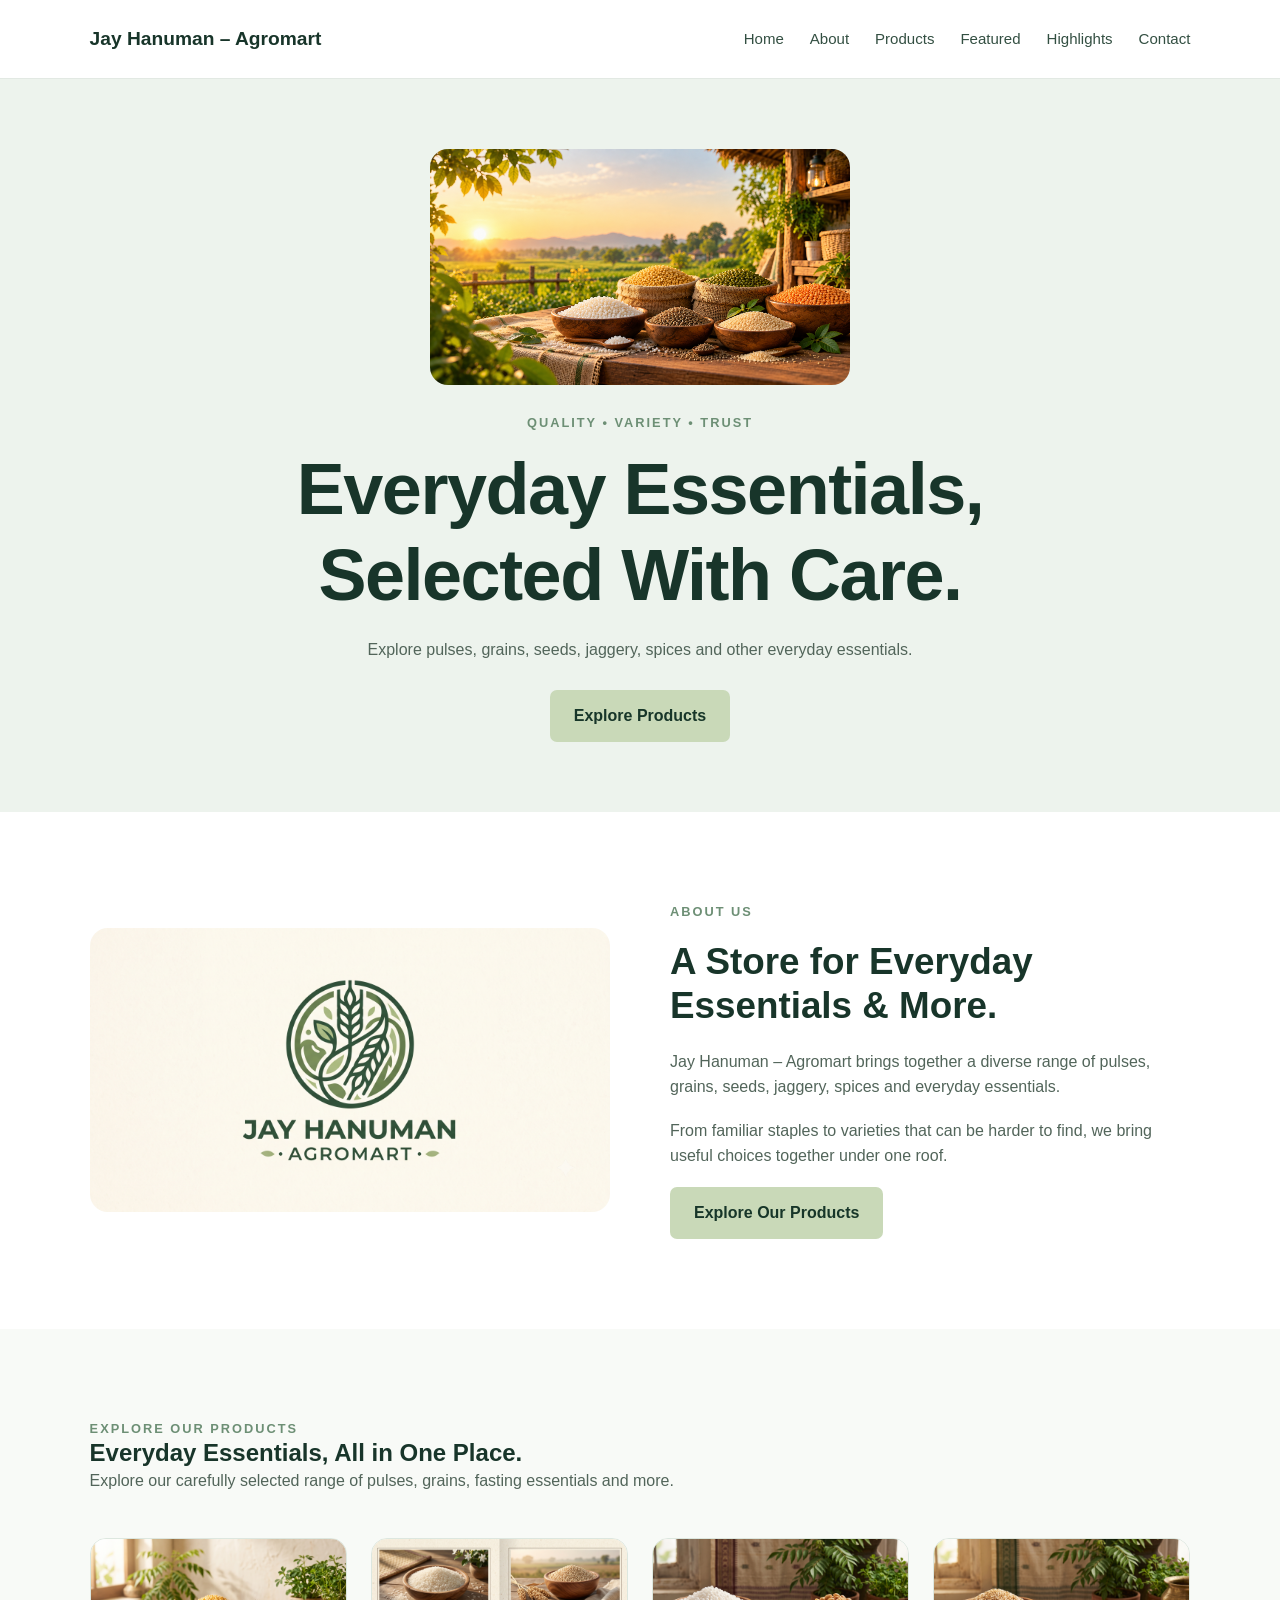
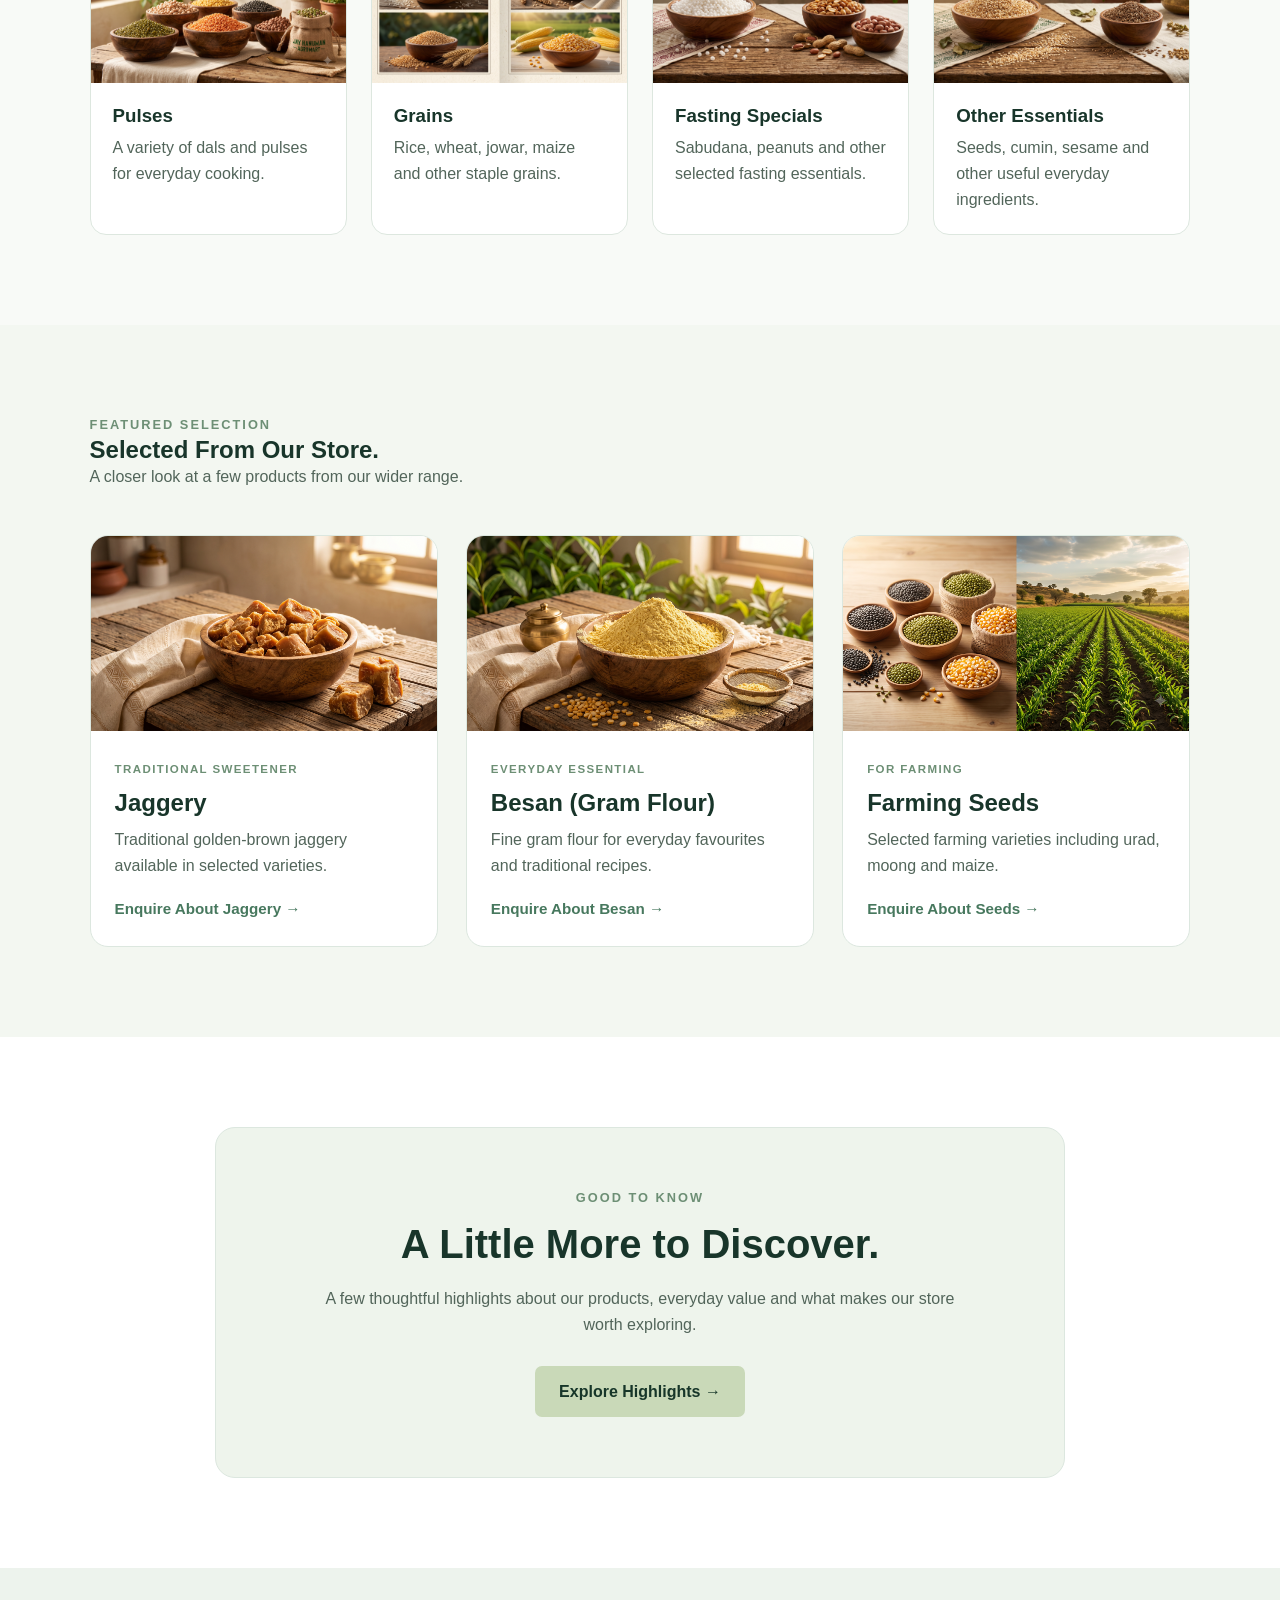
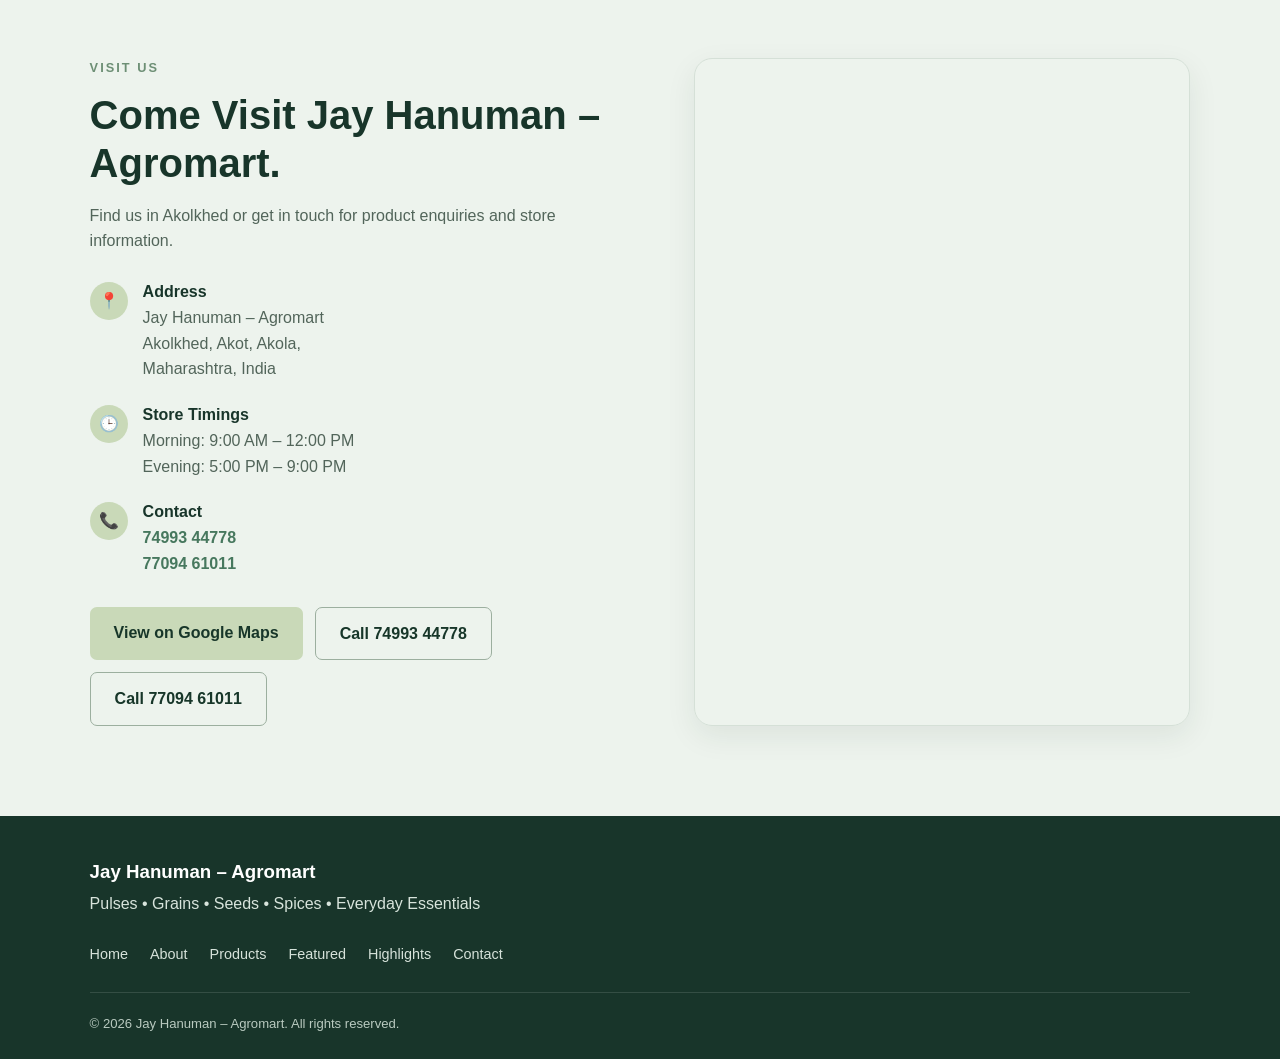
==== index.html @ be3c9f41 "Initial Jay Hanuman Agromart website" ====
<!DOCTYPE html>
<html lang="en">

<head>
  <meta charset="UTF-8">
  <meta name="viewport" content="width=device-width, initial-scale=1.0">

  <title>Jay Hanuman – Agromart</title>

  <link rel="stylesheet" href="css/style.css">
</head>


<body>

  <!-- ================= NAVBAR ================= -->

  <header class="site-header">

    <nav class="navbar">

      <a href="#home" class="brand">
        Jay Hanuman – Agromart
      </a>


      <!-- MOBILE MENU BUTTON -->

      <button
        class="menu-toggle"
        id="menu-toggle"
        aria-label="Toggle navigation"
        aria-expanded="false"
      >
        ☰
      </button>


      <div class="nav-links" id="nav-links">

        <a href="#home">Home</a>

        <a href="#about">About</a>

        <a href="#products">Products</a>

        <a href="#featured">Featured</a>

        <a href="highlights.html">Highlights</a>

        <a href="#contact">Contact</a>

      </div>

    </nav>

  </header>



  <!-- ================= MAIN ================= -->

  <main>


    <!-- ================= HERO ================= -->

    <section id="home" class="hero">

      <div class="hero-image">

        <img
          src="assets/hero.png"
          alt="Jay Hanuman Agromart products"
        >

      </div>


      <div class="hero-content">

        <p class="eyebrow">
          Quality • Variety • Trust
        </p>

        <h1>
          Everyday Essentials,
          Selected With Care.
        </h1>

        <p class="hero-description">
          Explore pulses, grains, seeds, jaggery, spices
          and other everyday essentials.
        </p>

        <a href="#products" class="btn">
          Explore Products
        </a>

      </div>

    </section>



    <!-- ================= ABOUT ================= -->

    <section id="about" class="about section">

      <div class="about-image">

        <img
          src="assets/logo.png"
          alt="Jay Hanuman Agromart"
        >

      </div>


      <div class="about-content">

        <p class="eyebrow">
          About Us
        </p>

        <h2>
          A Store for Everyday Essentials & More.
        </h2>

        <p>
          Jay Hanuman – Agromart brings together a diverse
          range of pulses, grains, seeds, jaggery, spices
          and everyday essentials.
        </p>

        <p>
          From familiar staples to varieties that can be
          harder to find, we bring useful choices together
          under one roof.
        </p>

        <a href="#products" class="btn">
          Explore Our Products
        </a>

      </div>

    </section>



    <!-- ================= PRODUCTS ================= -->

    <section id="products" class="products section">

      <div class="section-heading">

        <p class="eyebrow">
          Explore Our Products
        </p>

        <h2>
          Everyday Essentials, All in One Place.
        </h2>

        <p>
          Explore our carefully selected range of pulses,
          grains, fasting essentials and more.
        </p>

      </div>


      <div class="product-grid">


        <article class="product-card">

          <img
            src="assets/product_pulses.png"
            alt="Assorted pulses and dals"
          >

          <div class="product-card-content">

            <h3>
              Pulses
            </h3>

            <p>
              A variety of dals and pulses for
              everyday cooking.
            </p>

          </div>

        </article>



        <article class="product-card">

          <img
            src="assets/product_grains.png"
            alt="Rice, wheat and other grains"
          >

          <div class="product-card-content">

            <h3>
              Grains
            </h3>

            <p>
              Rice, wheat, jowar, maize and other
              staple grains.
            </p>

          </div>

        </article>



        <article class="product-card">

          <img
            src="assets/product_fasting_special.png"
            alt="Sabudana and fasting essentials"
          >

          <div class="product-card-content">

            <h3>
              Fasting Specials
            </h3>

            <p>
              Sabudana, peanuts and other selected
              fasting essentials.
            </p>

          </div>

        </article>



        <article class="product-card">

          <img
            src="assets/product_other_essentials.png"
            alt="Seeds, spices and everyday essentials"
          >

          <div class="product-card-content">

            <h3>
              Other Essentials
            </h3>

            <p>
              Seeds, cumin, sesame and other useful
              everyday ingredients.
            </p>

          </div>

        </article>


      </div>

    </section>



    <!-- ================= FEATURED ================= -->

    <section id="featured" class="featured section">

      <div class="section-heading">

        <p class="eyebrow">
          Featured Selection
        </p>

        <h2>
          Selected From Our Store.
        </h2>

        <p>
          A closer look at a few products from
          our wider range.
        </p>

      </div>


      <div class="featured-grid">


        <article class="featured-card">

          <div class="featured-image">

            <img
              src="assets/featured_jaggery.png"
              alt="Traditional jaggery"
            >

          </div>

          <div class="featured-content">

            <span class="featured-tag">
              Traditional Sweetener
            </span>

            <h3>
              Jaggery
            </h3>

            <p>
              Traditional golden-brown jaggery available
              in selected varieties.
            </p>

            <a href="#contact" class="featured-link">
              Enquire About Jaggery →
            </a>

          </div>

        </article>



        <article class="featured-card">

          <div class="featured-image">

            <img
              src="assets/featured_besan.png"
              alt="Gram flour besan"
            >

          </div>

          <div class="featured-content">

            <span class="featured-tag">
              Everyday Essential
            </span>

            <h3>
              Besan (Gram Flour)
            </h3>

            <p>
              Fine gram flour for everyday favourites
              and traditional recipes.
            </p>

            <a href="#contact" class="featured-link">
              Enquire About Besan →
            </a>

          </div>

        </article>



        <article class="featured-card">

          <div class="featured-image">

            <img
              src="assets/featured_farming_seeds.png"
              alt="Farming seeds including urad, moong and maize"
            >

          </div>

          <div class="featured-content">

            <span class="featured-tag">
              For Farming
            </span>

            <h3>
              Farming Seeds
            </h3>

            <p>
              Selected farming varieties including
              urad, moong and maize.
            </p>

            <a href="#contact" class="featured-link">
              Enquire About Seeds →
            </a>

          </div>

        </article>


      </div>

    </section>



    <!-- ================= GOOD TO KNOW ================= -->

    <section id="highlights" class="highlights section">

      <div class="highlights-preview">

        <p class="eyebrow">
          Good to Know
        </p>

        <h2>
          A Little More to Discover.
        </h2>

        <p>
          A few thoughtful highlights about our products,
          everyday value and what makes our store worth exploring.
        </p>

        <a href="highlights.html" class="btn">
          Explore Highlights →
        </a>

      </div>

    </section>



    <!-- ================= CONTACT + LOCATION ================= -->

    <section id="contact" class="contact section">


      <div class="contact-content">

        <p class="eyebrow">
          Visit Us
        </p>

        <h2>
          Come Visit Jay Hanuman – Agromart.
        </h2>

        <p class="contact-intro">
          Find us in Akolkhed or get in touch for
          product enquiries and store information.
        </p>


        <!-- ADDRESS -->

        <div class="contact-item">

          <span class="contact-icon">
            📍
          </span>

          <div>

            <h3>
              Address
            </h3>

            <p>
              Jay Hanuman – Agromart<br>
              Akolkhed, Akot, Akola,<br>
              Maharashtra, India
            </p>

          </div>

        </div>


        <!-- TIMINGS -->

        <div class="contact-item">

          <span class="contact-icon">
            🕒
          </span>

          <div>

            <h3>
              Store Timings
            </h3>

            <p>
              Morning: 9:00 AM – 12:00 PM<br>
              Evening: 5:00 PM – 9:00 PM
            </p>

          </div>

        </div>


        <!-- PHONE -->

        <div class="contact-item">

          <span class="contact-icon">
            📞
          </span>

          <div>

            <h3>
              Contact
            </h3>

            <p>

              <a
                href="tel:+917499344778"
                class="contact-phone"
              >
                74993 44778
              </a>

              <br>

              <a
                href="tel:+917709461011"
                class="contact-phone"
              >
                77094 61011
              </a>

            </p>

          </div>

        </div>


        <!-- BUTTONS -->

        <div class="contact-buttons">

          <a
            href="https://maps.app.goo.gl/RFxY4kMCtmyZ4WfQ9"
            target="_blank"
            rel="noopener noreferrer"
            class="btn"
          >
            View on Google Maps
          </a>

          <a
            href="tel:+917499344778"
            class="btn btn-outline"
          >
            Call 74993 44778
          </a>

          <a
            href="tel:+917709461011"
            class="btn btn-outline"
          >
            Call 77094 61011
          </a>

        </div>

      </div>



      <!-- GOOGLE MAP -->

      <div class="map-container">

        <iframe
          src="https://www.google.com/maps?q=21.1510794,77.0917313&z=17&output=embed"
          width="100%"
          height="100%"
          style="border:0;"
          allowfullscreen=""
          loading="lazy"
          referrerpolicy="no-referrer-when-downgrade"
          title="Jay Hanuman Agromart location map"
        >
        </iframe>

      </div>


    </section>

  </main>



  <!-- ================= FOOTER ================= -->

  <footer class="footer">

    <div class="footer-brand">

      <h3>
        Jay Hanuman – Agromart
      </h3>

      <p>
        Pulses • Grains • Seeds • Spices • Everyday Essentials
      </p>

    </div>


    <div class="footer-links">

      <a href="#home">Home</a>

      <a href="#about">About</a>

      <a href="#products">Products</a>

      <a href="#featured">Featured</a>

      <a href="highlights.html">Highlights</a>

      <a href="#contact">Contact</a>

    </div>


    <div class="footer-bottom">

      <p>
        © 2026 Jay Hanuman – Agromart.
        All rights reserved.
      </p>

    </div>

  </footer>



  <script src="js/script.js"></script>

</body>

</html>
---- css/style.css ----
/* ===============================
   RESET
================================= */

* {
  margin: 0;
  padding: 0;
  box-sizing: border-box;
}


/* ===============================
   GLOBAL
================================= */

html {
  scroll-behavior: smooth;
}

body {
  font-family: Arial, Helvetica, sans-serif;
  background: #f8faf7;
  color: #18352a;
  line-height: 1.6;
}

a {
  text-decoration: none;
  color: inherit;
}

img {
  max-width: 100%;
  display: block;
}

h1,
h2,
h3 {
  line-height: 1.2;
}

p {
  color: #52655a;
}


/* ===============================
   COMMON SECTION
================================= */

.section {
  padding: 90px 7%;
}

.section-heading {
  max-width: 700px;
  margin-bottom: 45px;
}

.eyebrow {
  text-transform: uppercase;
  letter-spacing: 2px;
  font-size: 0.8rem;
  font-weight: bold;
  color: #6d8f75;
}


/* ===============================
   BUTTON
================================= */

.btn {
  display: inline-block;
  padding: 13px 24px;
  background: #c9d9b8;
  color: #173629;
  border-radius: 7px;
  font-weight: bold;
  transition: 0.25s ease;
}

.btn:hover {
  background: #b8cfaa;
  transform: translateY(-2px);
}

.btn-outline {
  background: transparent;
  border: 1px solid #9caf9f;
}


/* ===============================
   NAVBAR
================================= */

.site-header {
  position: sticky;
  top: 0;
  z-index: 1000;
  background: rgba(255, 255, 255, 0.96);
  border-bottom: 1px solid #e2e9e3;
}

.navbar {
  min-height: 78px;
  padding: 18px 7%;

  display: flex;
  align-items: center;
  justify-content: space-between;

  gap: 30px;
}

.brand {
  font-size: 1.2rem;
  font-weight: bold;
  white-space: nowrap;
}

.nav-links {
  display: flex;
  align-items: center;
  gap: 26px;
}

.nav-links a {
  color: #334f42;
  font-size: 0.94rem;
  transition: color 0.25s ease;
}

.nav-links a:hover {
  color: #47785e;
}


/* MOBILE MENU BUTTON */

.menu-toggle {
  display: none;

  border: none;
  background: transparent;

  font-size: 1.7rem;
  color: #18352a;

  cursor: pointer;
}


/* ===============================
   HERO
================================= */

.hero {
  min-height: 80vh;

  display: flex;
  flex-direction: column;
  align-items: center;
  justify-content: center;

  gap: 28px;

  padding: 70px 7%;

  background: #edf3ed;

  text-align: center;
}

.hero-image {
  width: min(420px, 80%);
}

.hero-image img {
  width: 100%;
  border-radius: 18px;
}

.hero-content {
  max-width: 700px;
}

.hero-content h1 {
  margin-top: 12px;
  font-size: clamp(2.5rem, 6vw, 4.5rem);
  letter-spacing: -1.5px;
}

.hero-description {
  max-width: 680px;
  margin: 18px auto 28px;
}


/* ===============================
   ABOUT
================================= */

.about {
  display: grid;

  grid-template-columns: 1fr 1fr;

  gap: 60px;

  align-items: center;

  background: #ffffff;
}

.about-image img {
  width: 100%;
  border-radius: 18px;
}

.about-content {
  max-width: 600px;
}

.about-content h2 {
  margin: 12px 0 20px;

  font-size: 2.3rem;
}

.about-content p {
  margin-bottom: 18px;
}


/* ===============================
   PRODUCTS
================================= */

.products {
  background: #f8faf7;
}

.product-grid {
  display: grid;

  grid-template-columns: repeat(4, 1fr);

  gap: 24px;
}

.product-card {
  overflow: hidden;

  background: #ffffff;

  border: 1px solid #dde7df;

  border-radius: 16px;

  transition: transform 0.3s ease,
              box-shadow 0.3s ease;
}

.product-card:hover {
  transform: translateY(-6px);

  box-shadow:
    0 12px 30px rgba(24, 53, 42, 0.10);
}

.product-card > img {
  width: 100%;

  aspect-ratio: 16 / 9;

  object-fit: cover;
}

.product-card-content {
  padding: 22px;
}

.product-card-content h3 {
  margin-bottom: 8px;
}

.product-card-content p {
  margin-bottom: 0;
}


/* ===============================
   FEATURED
================================= */

.featured {
  background: #f3f7f1;
}

.featured-grid {
  display: grid;

  grid-template-columns: repeat(3, 1fr);

  gap: 28px;
}

.featured-card {
  overflow: hidden;

  background: #ffffff;

  border: 1px solid #dce7df;

  border-radius: 18px;

  transition: transform 0.3s ease,
              box-shadow 0.3s ease;
}

.featured-card:hover {
  transform: translateY(-6px);

  box-shadow:
    0 14px 32px rgba(24, 53, 42, 0.12);
}

.featured-image img {
  width: 100%;

  aspect-ratio: 16 / 9;

  object-fit: cover;
}

.featured-content {
  padding: 24px;
}

.featured-tag {
  color: #6d8f75;

  font-size: 0.72rem;

  font-weight: bold;

  text-transform: uppercase;

  letter-spacing: 1.4px;
}

.featured-content h3 {
  font-size: 1.5rem;

  margin: 9px 0;
}

.featured-content p {
  margin-bottom: 18px;
}

.featured-link {
  color: #47785e;

  font-weight: bold;

  font-size: 0.95rem;
}


/* ===============================
   GOOD TO KNOW PREVIEW
================================= */

.highlights {
  background: #ffffff;
}

.highlights-preview {
  max-width: 850px;

  margin: 0 auto;

  padding: 60px;

  text-align: center;

  background: #eef4ec;

  border: 1px solid #dce7df;

  border-radius: 20px;
}

.highlights-preview h2 {
  margin: 12px 0 18px;

  font-size: 2.5rem;
}

.highlights-preview > p:not(.eyebrow) {
  max-width: 650px;

  margin: 0 auto 28px;
}


/* ===============================
   CONTACT
================================= */

.contact {
  display: grid;

  grid-template-columns: 1.05fr 0.95fr;

  gap: 55px;

  align-items: stretch;

  background: #edf3ed;
}

.contact-content {
  max-width: 650px;
}

.contact-content h2 {
  margin: 12px 0 16px;

  font-size: 2.5rem;
}

.contact-intro {
  margin-bottom: 28px;
}


/* CONTACT ITEMS */

.contact-item {
  display: flex;

  align-items: flex-start;

  gap: 15px;

  margin-bottom: 23px;
}

.contact-icon {
  width: 38px;
  min-width: 38px;
  height: 38px;

  display: flex;

  align-items: center;
  justify-content: center;

  background: #c9d9b8;

  border-radius: 50%;

  font-size: 1rem;
}

.contact-item h3 {
  margin-bottom: 4px;

  font-size: 1rem;
}

.contact-item p {
  margin: 0;
}

.contact-phone {
  color: #47785e;

  font-weight: bold;
}

.contact-buttons {
  display: flex;

  flex-wrap: wrap;

  gap: 12px;

  margin-top: 30px;
}


/* GOOGLE MAP */

.map-container {
  min-height: 430px;

  overflow: hidden;

  border-radius: 18px;

  border: 1px solid #d5e0d7;

  box-shadow:
    0 10px 30px rgba(24, 53, 42, 0.08);
}

.map-container iframe {
  width: 100%;
  height: 100%;
  min-height: 430px;
  display: block;
}


/* ===============================
   FOOTER
================================= */

.footer {
  padding: 45px 7% 25px;

  background: #18352a;

  color: white;
}

.footer-brand h3 {
  margin-bottom: 8px;
}

.footer-brand p {
  color: #d8e4dc;
}

.footer-links {
  display: flex;

  flex-wrap: wrap;

  gap: 22px;

  margin: 26px 0;
}

.footer-links a {
  color: #d6e2da;

  font-size: 0.9rem;
}

.footer-links a:hover {
  color: white;
}

.footer-bottom {
  padding-top: 20px;

  border-top: 1px solid rgba(255, 255, 255, 0.12);
}

.footer-bottom p {
  color: #b9cac0;

  font-size: 0.82rem;
}


/* =================================================
   HIGHLIGHTS PAGE
================================================= */

.highlights-page-header {
  padding: 90px 7% 65px;

  text-align: center;

  background: #edf3ed;
}

.highlights-page-header h1 {
  max-width: 800px;

  margin: 12px auto 18px;

  font-size: clamp(2.6rem, 6vw, 4.5rem);
}

.highlights-page-header > p:last-child {
  max-width: 650px;

  margin: 0 auto;
}


/* HIGHLIGHT DETAIL */

.highlight-detail {
  display: grid;

  grid-template-columns: 0.8fr 1fr;

  align-items: center;

  gap: 80px;

  padding: 90px 10%;

  background: #ffffff;
}

.highlight-detail.reverse {
  grid-template-columns: 1fr 0.8fr;

  background: #f3f7f1;
}

.highlight-detail.reverse
.highlight-detail-image {
  order: 2;
}

.highlight-detail.reverse
.highlight-detail-content {
  order: 1;
}

.highlight-detail-image {
  display: flex;

  justify-content: center;
}

.highlight-detail-image img {
  width: min(360px, 100%);

  aspect-ratio: 9 / 16;

  object-fit: cover;

  border-radius: 16px;

  box-shadow:
    0 15px 35px rgba(23, 58, 44, 0.12);
}

.highlight-detail-content {
  max-width: 600px;
}

.highlight-detail-content h2 {
  margin: 10px 0 18px;

  font-size: 2.4rem;
}

.highlight-detail-content p {
  max-width: 550px;
}


/* BACK */

.highlights-back {
  padding: 60px 7% 90px;

  display: flex;

  justify-content: center;

  background: #ffffff;
}


/* ===============================
   TABLET
================================= */

@media (max-width: 1100px) {

  .product-grid {
    grid-template-columns: repeat(2, 1fr);
  }

  .navbar {
    gap: 20px;
  }

}


/* ===============================
   MOBILE
================================= */

@media (max-width: 768px) {

  .section {
    padding: 70px 6%;
  }


  /* NAVBAR */

  .navbar {
    position: relative;

    min-height: 68px;

    flex-wrap: wrap;
  }

  .menu-toggle {
    display: block;
  }

  .nav-links {
    display: none;

    width: 100%;

    flex-direction: column;

    align-items: center;

    gap: 18px;

    padding: 20px 0 10px;

    border-top: 1px solid #e3ebe4;
  }

  .nav-links.active {
    display: flex;
  }


  /* HERO */

  .hero {
    min-height: auto;

    padding: 55px 6% 70px;
  }

  .hero-image {
    width: min(400px, 100%);
  }

  .hero-content h1 {
    font-size: 2.45rem;
  }


  /* ABOUT */

  .about {
    grid-template-columns: 1fr;

    gap: 40px;
  }

  .about-content h2 {
    font-size: 2rem;
  }


  /* PRODUCTS */

  .product-grid {
    grid-template-columns: 1fr;
  }


  /* FEATURED */

  .featured-grid {
    grid-template-columns: 1fr;
  }


  /* GOOD TO KNOW */

  .highlights-preview {
    padding: 45px 25px;
  }

  .highlights-preview h2 {
    font-size: 2rem;
  }


  /* CONTACT */

  .contact {
    grid-template-columns: 1fr;

    gap: 40px;
  }

  .contact-content h2 {
    font-size: 2rem;
  }

  .contact-buttons {
    flex-direction: column;
  }

  .contact-buttons .btn {
    text-align: center;
  }

  .map-container,
  .map-container iframe {
    min-height: 320px;
  }


  /* HIGHLIGHTS PAGE */

  .highlight-detail,
  .highlight-detail.reverse {
    grid-template-columns: 1fr;

    gap: 40px;

    padding: 70px 7%;
  }

  .highlight-detail.reverse
  .highlight-detail-image,
  .highlight-detail.reverse
  .highlight-detail-content {
    order: initial;
  }

  .highlight-detail-image img {
    width: min(330px, 90vw);
  }

  .highlight-detail-content h2 {
    font-size: 2rem;
  }

}
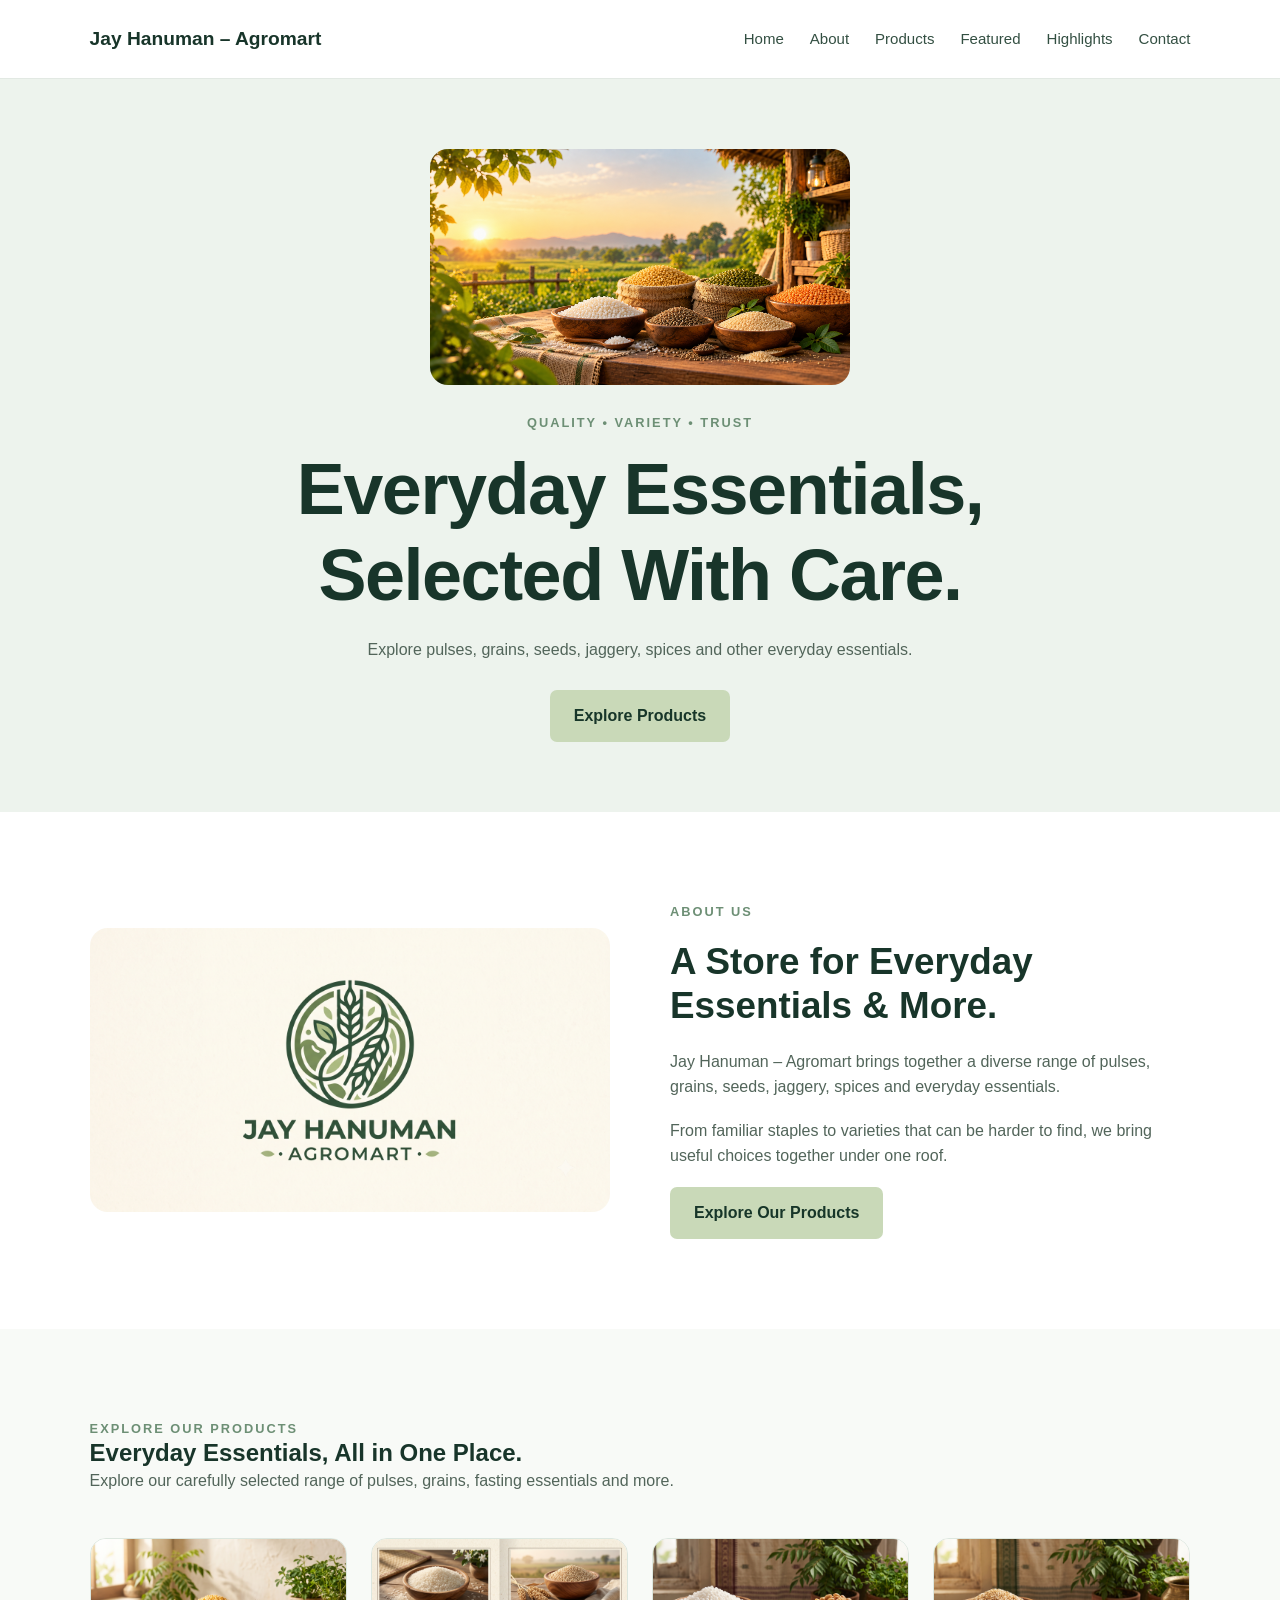
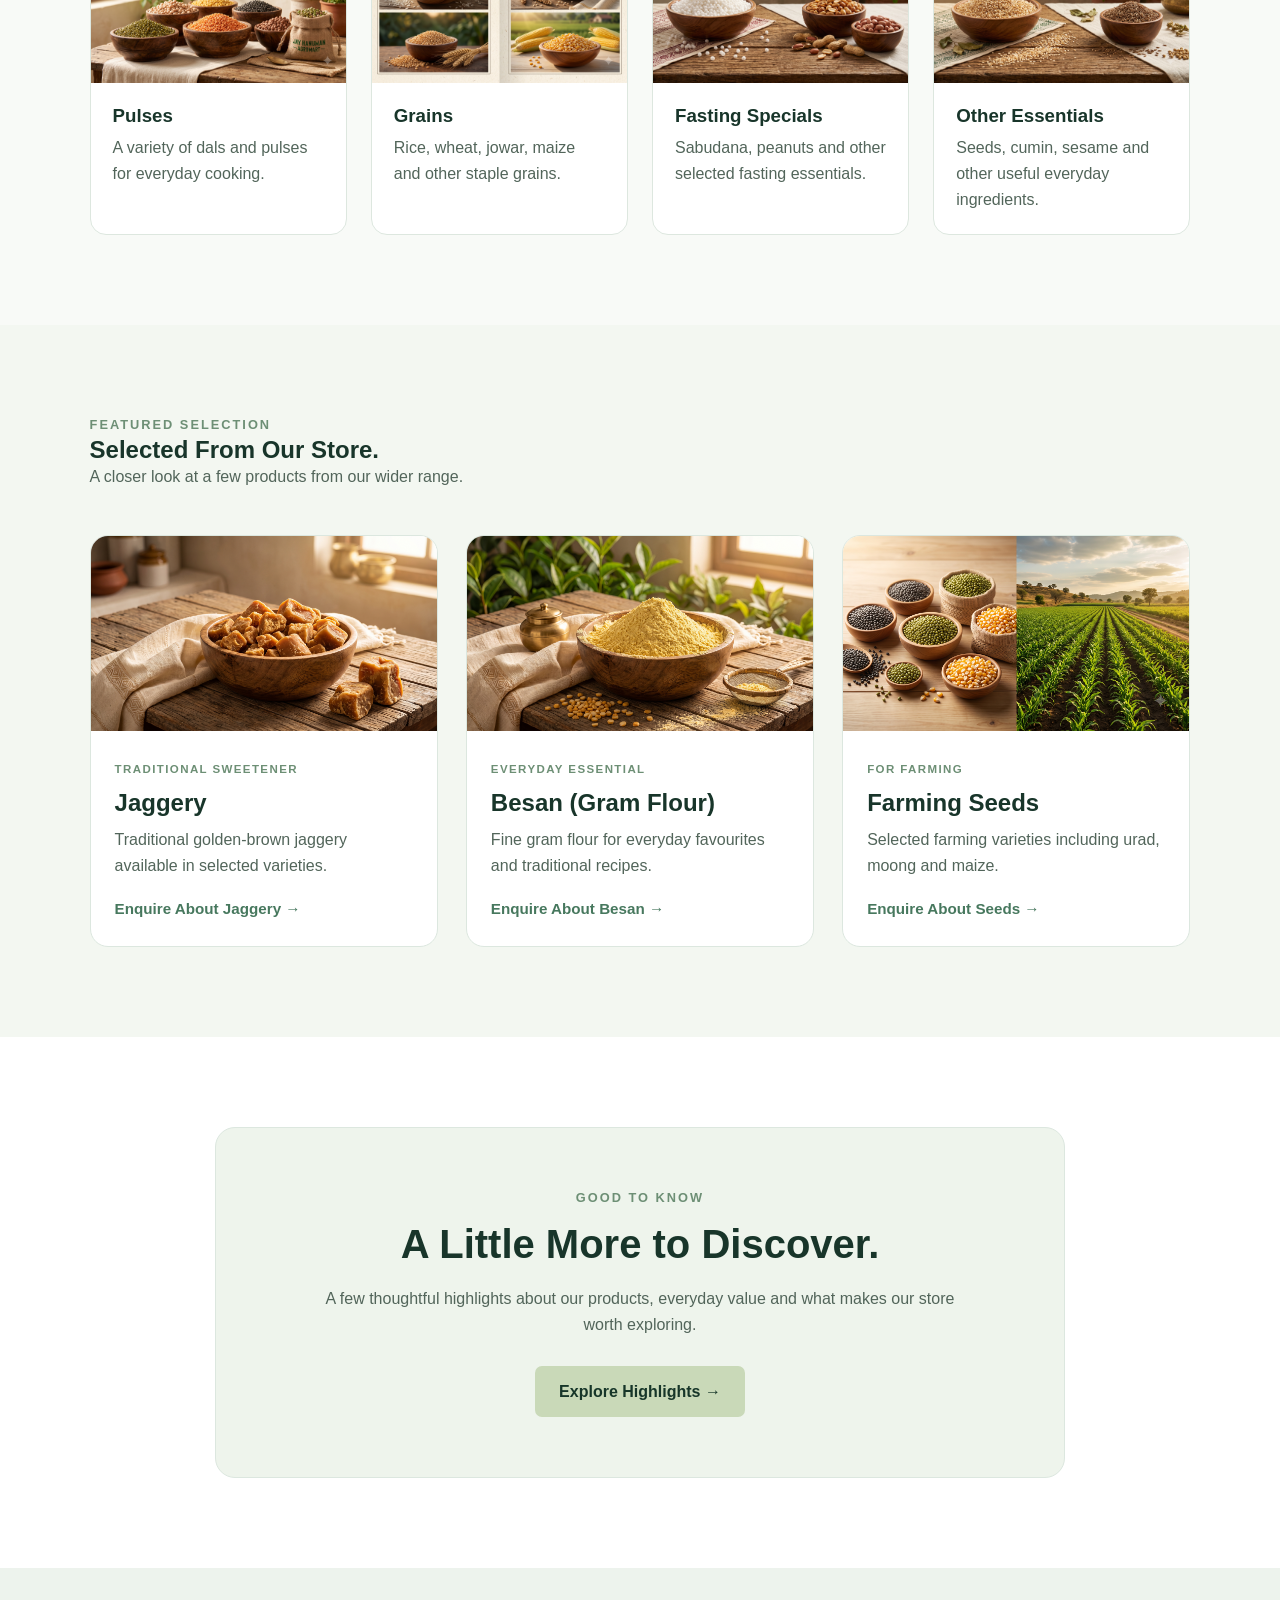
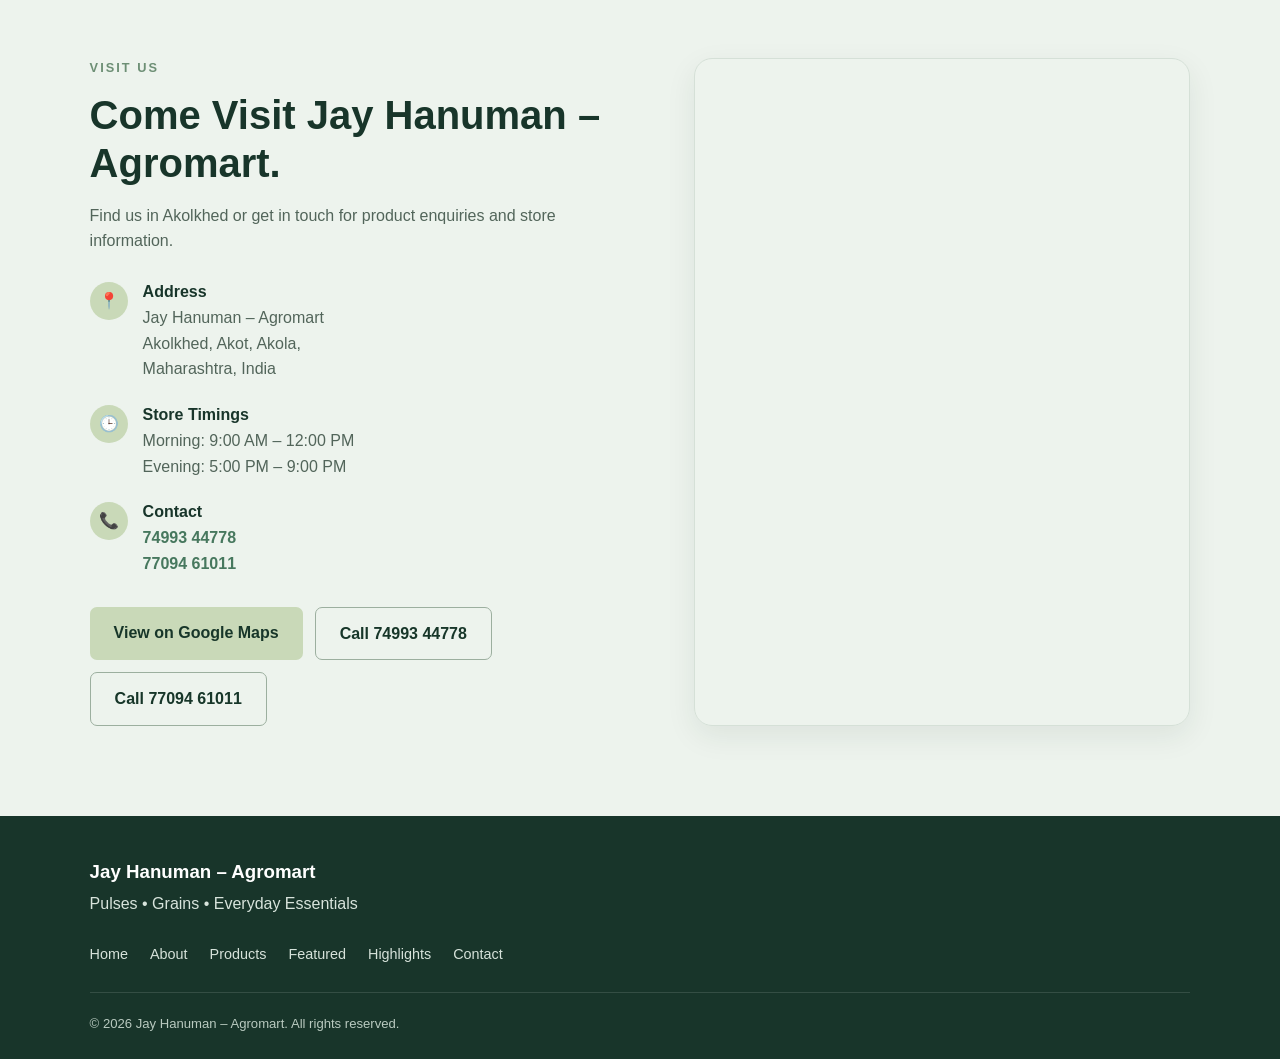
==== commit f20d60bd: "Remove 'Seeds' and 'Spices' from product list" ====
--- a/index.html
+++ b/index.html
@@ -620,7 +620,7 @@
       </h3>
 
       <p>
-        Pulses • Grains • Seeds • Spices • Everyday Essentials
+        Pulses • Grains • Everyday Essentials
       </p>
 
     </div>
@@ -660,4 +660,4 @@
 
 </body>
 
-</html>+</html>
